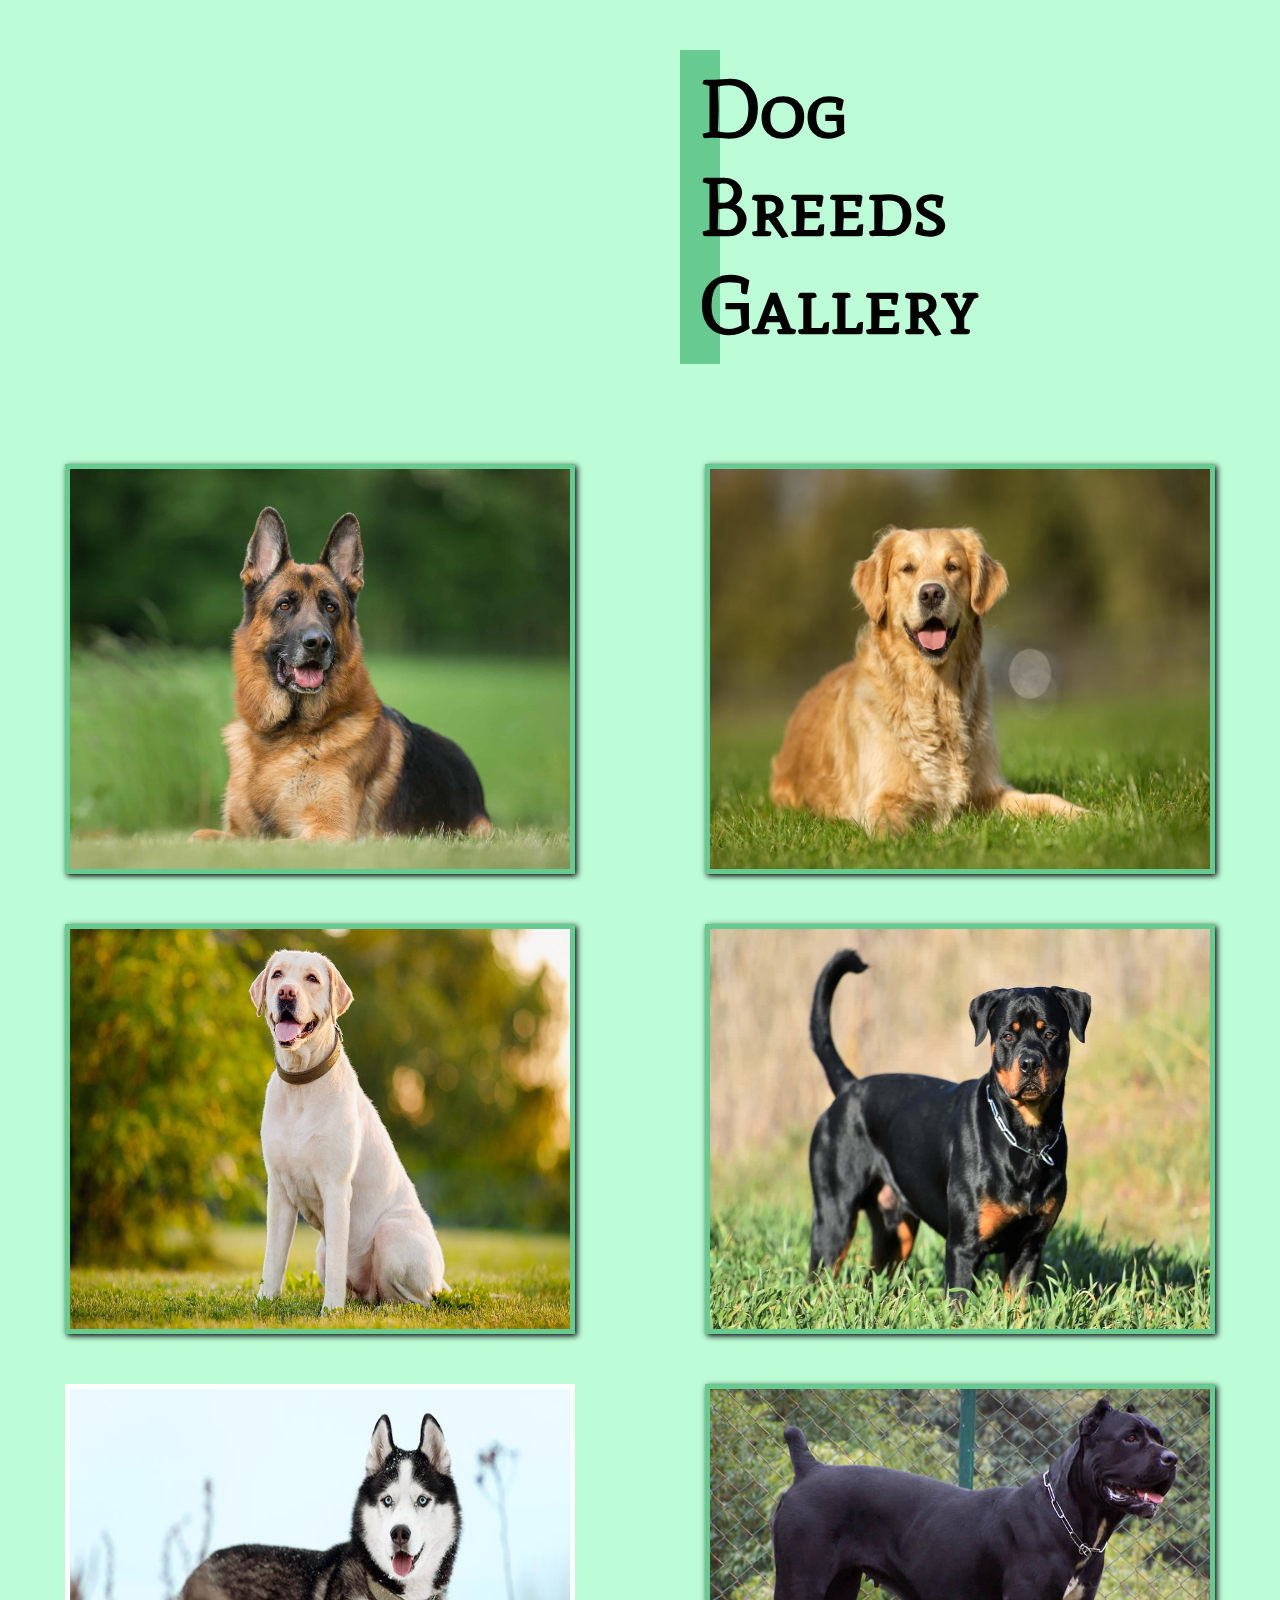
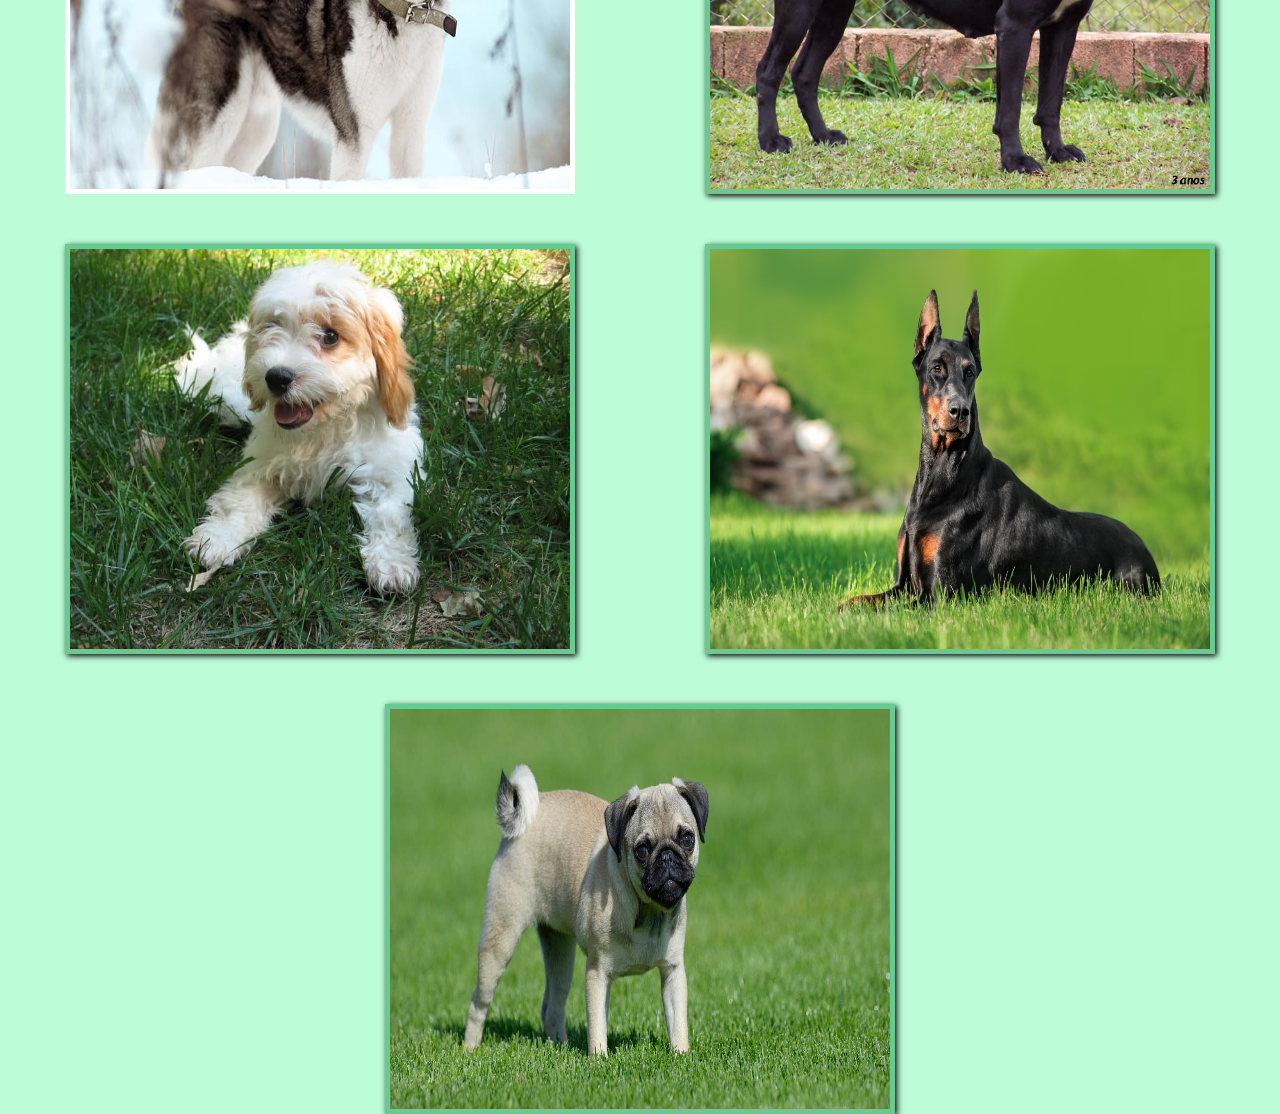
==== flexbox-gallery-project-raymondsun1129/index.html @ 3235e52f "commit" ====
<html lang="en">

<head>
    <meta charset="UTF-8">
    <meta http-equiv="X-UA-Compatible" content="IE=edge">
    <meta name="viewport" content="width=device-width, initial-scale=1.0">
    <title>Document</title>
    <link rel="stylesheet" href="style.css">
    <link rel="preconnect" href="https://fonts.googleapis.com">
<link rel="preconnect" href="https://fonts.gstatic.com" crossorigin>
<link href="https://fonts.googleapis.com/css2?family=Mate+SC&display=swap" rel="stylesheet">
</head>
    
<body>
    <div class="container">
        <h1 class="title">Dog Breeds Gallery</h1>
        
        <div class="gallery">
            <div class="img"><img src="germanshepherd.jpg" 
                width="500px" height="400px"alt=""></div>
            <div class="img"><img src="golden.webp" 
                width="500px" height="400px"alt=""></div>
            <div class="img"><img src="lab.jpg" 
                width="500px" height="400px"alt=""></div>
            <div class="img"><img src="rott.jpg" 
                width="500px" height="400px"alt=""></div>
            <div class="img-husky"><img src="sib.jpg" 
                width="500px" height="400px"alt=""></div>
            <div class="img"><img src="cane.jpg" 
                width="500px" height="400px"alt=""></div>
            <div class="img"><img src="hava.jpg" 
                width="500px" height="400px"alt=""></div>
            <div class="img"><img src="dober.jpg" 
                width="500px" height="400px"alt=""></div>
            <div class="img"><img src="pug.jpg" 
                width="500px" height="400px"alt=""></div>
            

            

         </div>
            


    



</div>




</body>

</html>
---- flexbox-gallery-project-raymondsun1129/style.css ----
html, body, *{
    padding: 0;
    margin: 0;
    box-sizing: border-box;
    font-size: 62.5%;
}



.title{
    text-align: center;
    font-size: 8rem;
    margin-top: 40px;
    font-family: 'Mate SC', serif;
    margin: 50px 680px;
    background-color: #67CA91;
    padding: 10px 20px;
    
}
body{
    background-color: #BCFCD7;
    
}

.gallery{
    display: flex;
    flex-direction: row;
    flex-wrap: wrap;
    justify-content: space-around;
    font-family: 'Mate SC', serif;
    
    
}
.img{
    margin-top: 50px;
    border: 5px solid #67CA91;
    
    font-family: 'Mate SC', serif;
    box-shadow: 2px 2px 6px;
    
}
.img-husky{
    margin-top: 50px;
    border: 5px solid white;
    
    
    font-family: 'Mate SC', serif;
    
}

img:hover{
    opacity: 5;
    transition: .9s;
}
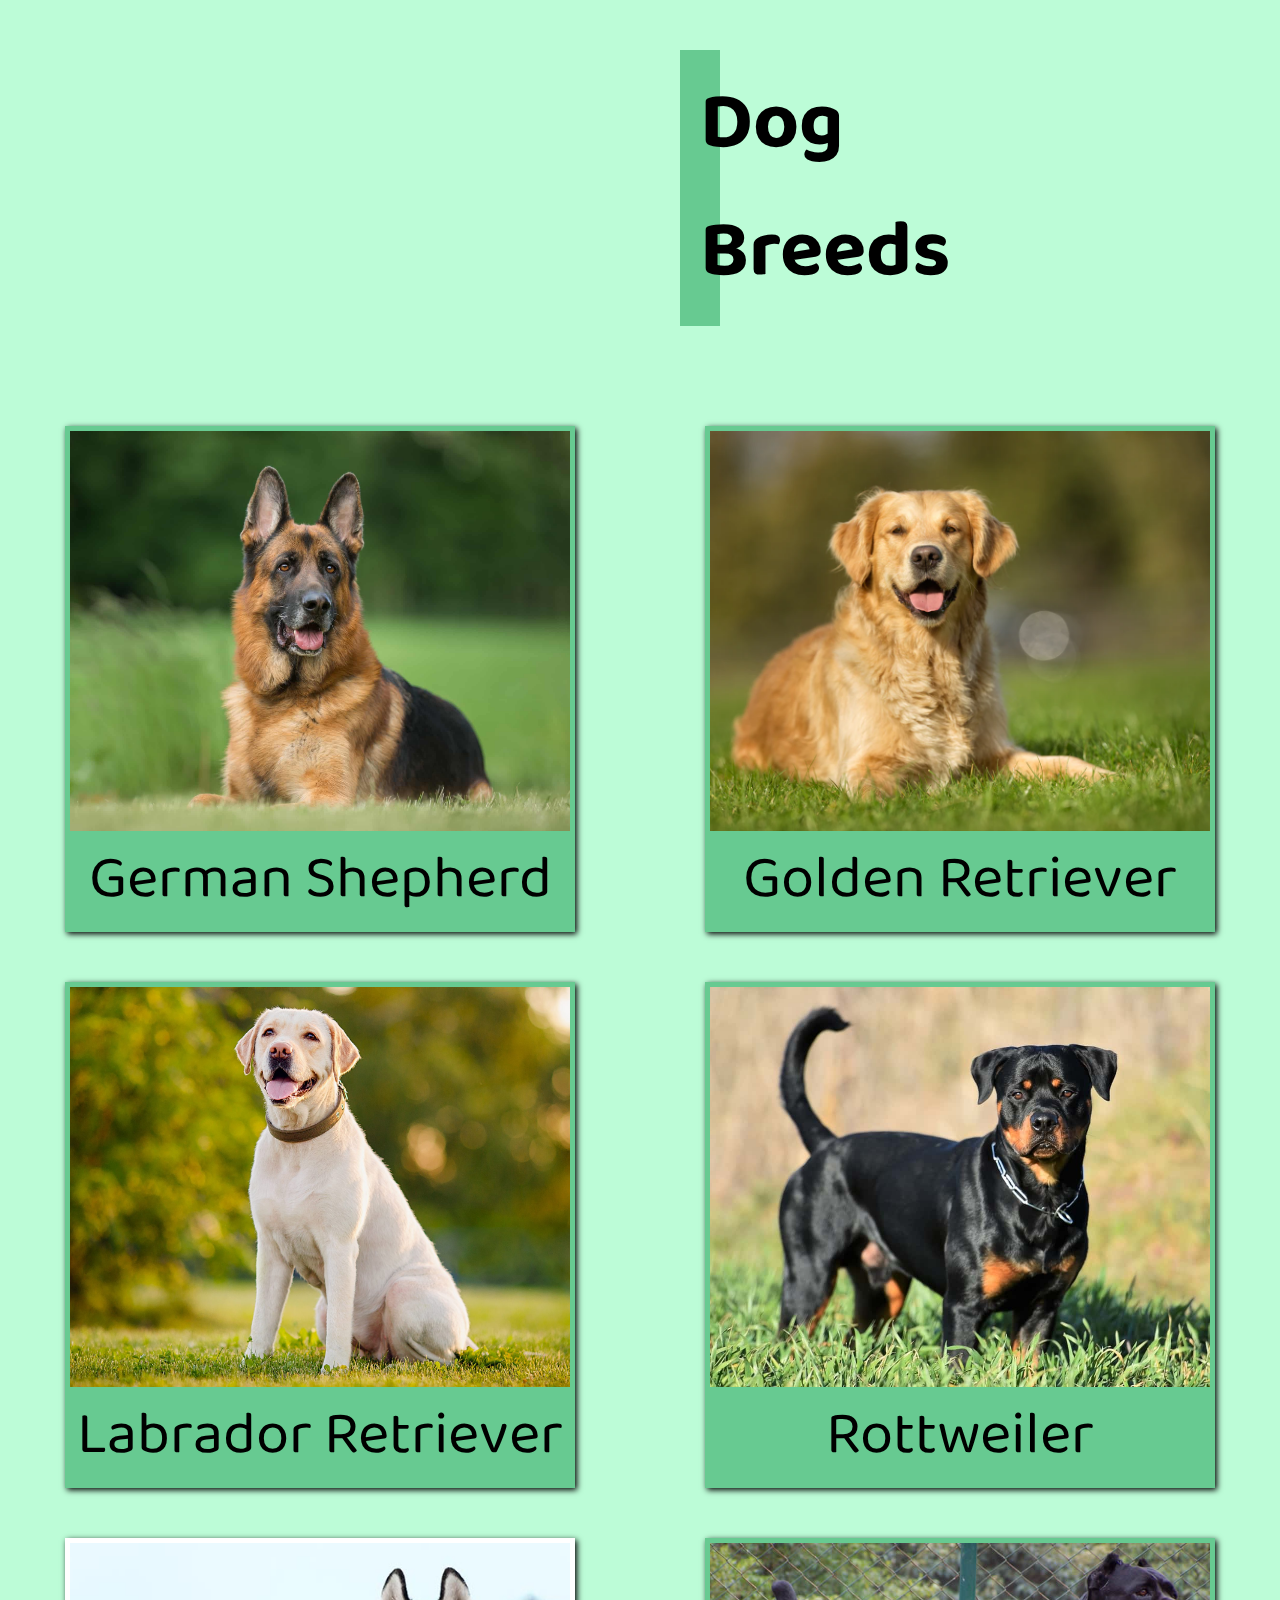
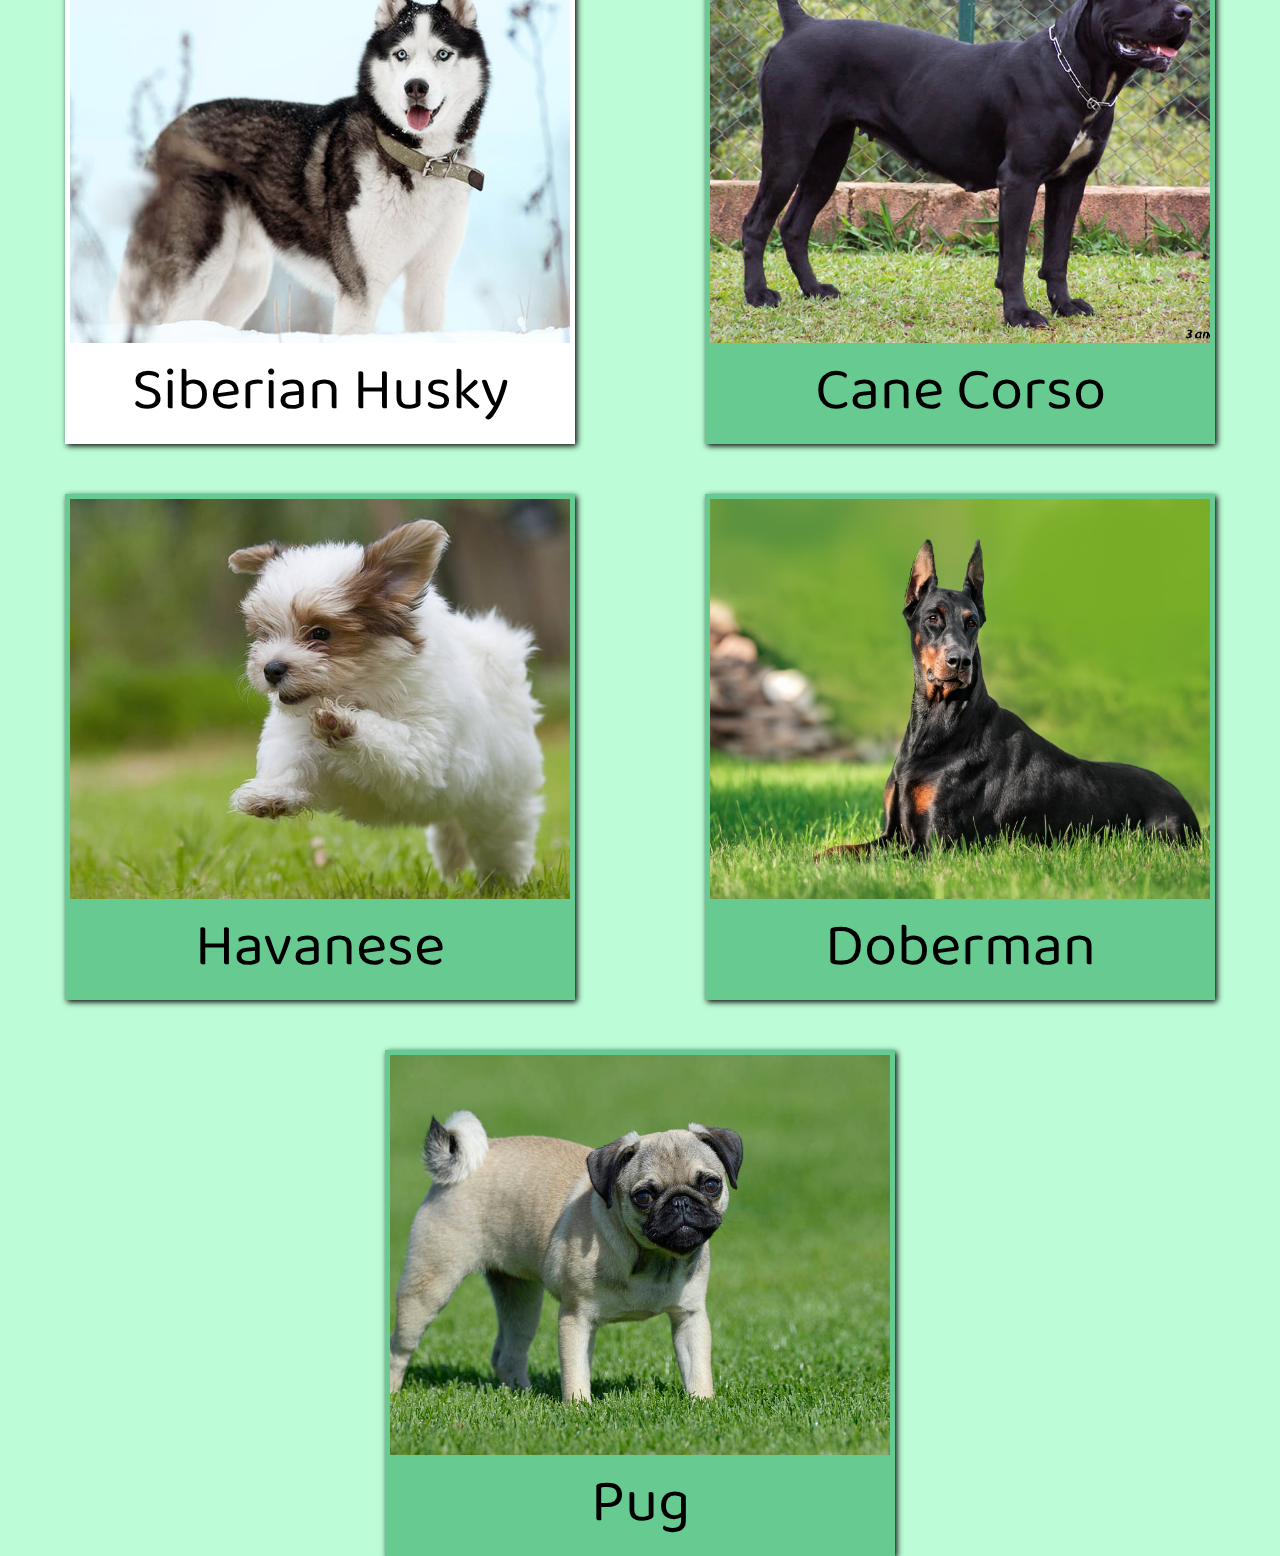
==== commit ed500b15: "commit" ====
--- a/flexbox-gallery-project-raymondsun1129/index.html
+++ b/flexbox-gallery-project-raymondsun1129/index.html
@@ -1,56 +1,87 @@
+ 
 <html lang="en">
-
-<head>
-    <meta charset="UTF-8">
-    <meta http-equiv="X-UA-Compatible" content="IE=edge">
-    <meta name="viewport" content="width=device-width, initial-scale=1.0">
-    <title>Document</title>
-    <link rel="stylesheet" href="style.css">
-    <link rel="preconnect" href="https://fonts.googleapis.com">
+ 
+    <head>
+        <meta charset="UTF-8">
+        <meta http-equiv="X-UA-Compatible" content="IE=edge">
+        <meta name="viewport" content="width=device-width, initial-scale=1.0">
+        <title>Document</title>
+        <link rel="stylesheet" href="style.css">
+        <link rel="preconnect" href="https://fonts.googleapis.com">
 <link rel="preconnect" href="https://fonts.gstatic.com" crossorigin>
-<link href="https://fonts.googleapis.com/css2?family=Mate+SC&display=swap" rel="stylesheet">
-</head>
+<link href="https://fonts.googleapis.com/css2?family=Baloo+2:wght@500&family=Heebo&display=swap" rel="stylesheet">
+        
+    </head>
+        
+    <body>
+        <div class="container">
+            <h1 class="title">Dog Breeds </h1>
+            
+            <div class="gallery">
+                <div class="img">
+                    <div><img src="germanshepherd.jpg" class="myimg"
+                     alt=""></div>
+                    <div class="text">German Shepherd</div>
+                    </div> 
+            <div class="img">
+                    <div><img src="golden.webp" class="myimg"
+                    alt=""></div>
+                    <div class="text">Golden Retriever</div>
+                     </div> 
+                <div class="img">
+                    <div><img src="lab.jpg" class="myimg"
+                     alt=""></div>
+                    <div class="text">Labrador Retriever</div>
+                    </div> 
+                 <div class="img">
+                    <div><img src="rott.jpg" class="myimg"
+                     alt=""></div>
+                    <div class="text">Rottweiler</div>
+                    </div> 
+                 <div class="img-husky">
+                    <div><img src="sib.jpg" class="myhusky"
+                    alt=""></div>
+                    <div class="text">Siberian Husky</div>
+                    </div>
+                <div class="img">
+                    <div><img src="cane.jpg" class="myimg"
+                        alt=""></div>
+                    <div class="text">Cane Corso</div>
+                    </div> 
+                 <div class="img">
+                        <div><img src="havanese.jpg" class="myimg"
+                        alt=""></div>
+                        <div class="text">Havanese</div>
+                        </div> 
+                 <div class="img">
+                        <div><img src="dober.jpg" class="myimg"
+                        alt=""></div>
+                        <div class="text">Doberman</div>
+                        </div> 
+                <div class="img">
+                        <div><img src="pug.jpg" class="myimg"
+                        alt=""></div>
+                        <div class="text">Pug</div>
+                        </div> 
+                    
+ 
+                
     
-<body>
-    <div class="container">
-        <h1 class="title">Dog Breeds Gallery</h1>
+                
+    
+             </div>
+                
+    
+    
         
-        <div class="gallery">
-            <div class="img"><img src="germanshepherd.jpg" 
-                width="500px" height="400px"alt=""></div>
-            <div class="img"><img src="golden.webp" 
-                width="500px" height="400px"alt=""></div>
-            <div class="img"><img src="lab.jpg" 
-                width="500px" height="400px"alt=""></div>
-            <div class="img"><img src="rott.jpg" 
-                width="500px" height="400px"alt=""></div>
-            <div class="img-husky"><img src="sib.jpg" 
-                width="500px" height="400px"alt=""></div>
-            <div class="img"><img src="cane.jpg" 
-                width="500px" height="400px"alt=""></div>
-            <div class="img"><img src="hava.jpg" 
-                width="500px" height="400px"alt=""></div>
-            <div class="img"><img src="dober.jpg" 
-                width="500px" height="400px"alt=""></div>
-            <div class="img"><img src="pug.jpg" 
-                width="500px" height="400px"alt=""></div>
-            
-
-            
-
-         </div>
-            
-
-
     
-
-
-
-</div>
-
-
-
-
-</body>
-
-</html>+    
+    
+    </div>
+    
+    
+    
+    
+    </body>
+    
+    </html>
--- a/flexbox-gallery-project-raymondsun1129/style.css
+++ b/flexbox-gallery-project-raymondsun1129/style.css
@@ -5,13 +5,12 @@
     font-size: 62.5%;
 }
 
-
-
 .title{
     text-align: center;
     font-size: 8rem;
     margin-top: 40px;
-    font-family: 'Mate SC', serif;
+    font-family: 'Baloo 2', cursive;
+
     margin: 50px 680px;
     background-color: #67CA91;
     padding: 10px 20px;
@@ -27,29 +26,48 @@
     flex-direction: row;
     flex-wrap: wrap;
     justify-content: space-around;
-    font-family: 'Mate SC', serif;
-    
-    
+    font-family: 'Baloo 2', cursive;
 }
 .img{
     margin-top: 50px;
     border: 5px solid #67CA91;
     
-    font-family: 'Mate SC', serif;
+    font-family: 'Baloo 2', cursive;
+    
     box-shadow: 2px 2px 6px;
+    background-color: #67CA91;
     
+}
+.myimg{
+    width: 500px;
+    height: 400px;
+    object-fit: cover;
+    font-family: 'Baloo 2', cursive;
+    
+    
+
+}
+.myhusky{
+    width: 500px;
+    height: 400px;
+    object-fit: cover;
+    font-family: 'Baloo 2', cursive;
 }
 .img-husky{
     margin-top: 50px;
     border: 5px solid white;
-    
-    
-    font-family: 'Mate SC', serif;
+    object-fit: cover;
+    box-shadow: 2px 2px 6px;
+    font-family: 'Baloo 2', cursive;
+    background-color: white;
     
 }
-
+.text{
+    font-size: 6rem;
+    text-align: center;
+    
+}
 img:hover{
     opacity: 5;
     transition: .9s;
 }
-
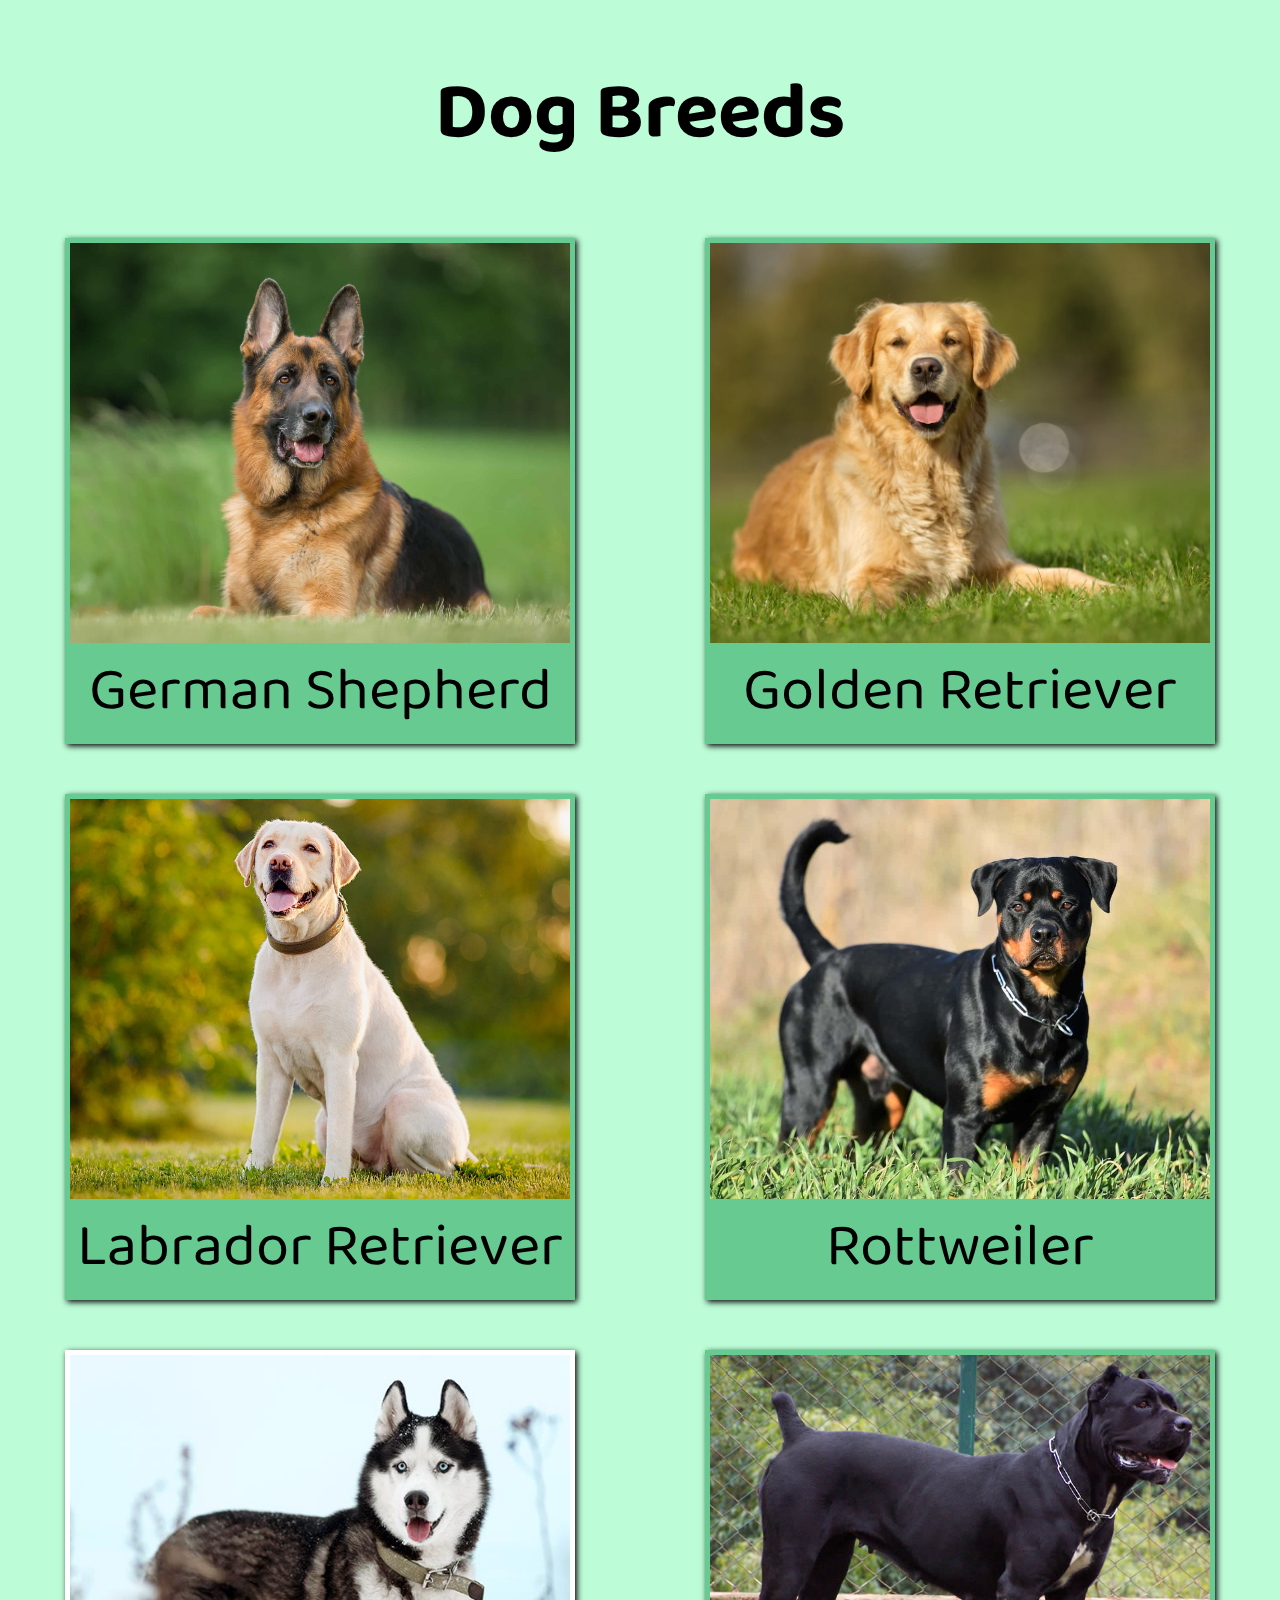
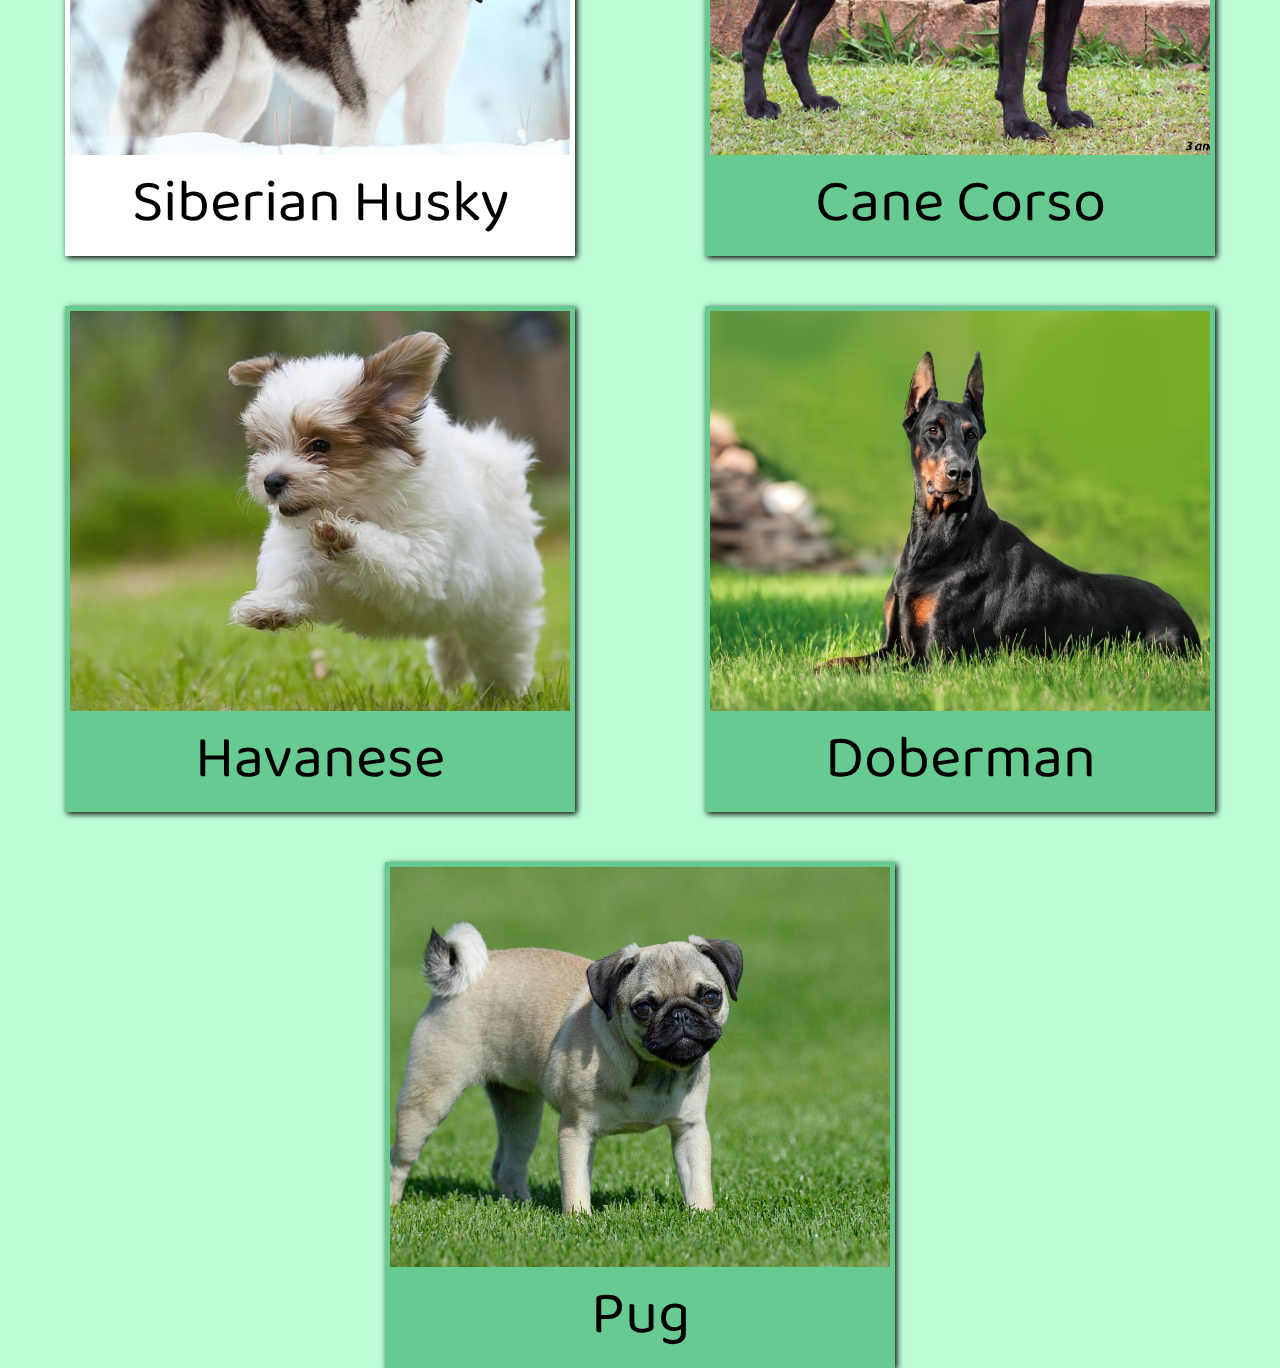
==== commit 5e5d4ed2: "commit" ====
--- a/flexbox-gallery-project-raymondsun1129/index.html
+++ b/flexbox-gallery-project-raymondsun1129/index.html
@@ -18,23 +18,23 @@
             <h1 class="title">Dog Breeds </h1>
             
             <div class="gallery">
-                <div class="img">
-                    <div><img src="germanshepherd.jpg" class="myimg"
+                <div class="post-class">
+                    <div><img src="germanshepherd.jpg" class="post-image"
                      alt=""></div>
                     <div class="text">German Shepherd</div>
                     </div> 
-            <div class="img">
-                    <div><img src="golden.webp" class="myimg"
+            <div class="post-class">
+                    <div><img src="golden.webp" class="post-image"
                     alt=""></div>
                     <div class="text">Golden Retriever</div>
                      </div> 
-                <div class="img">
-                    <div><img src="lab.jpg" class="myimg"
+                <div class="post-class">
+                    <div><img src="lab.jpg" class="post-image"
                      alt=""></div>
                     <div class="text">Labrador Retriever</div>
                     </div> 
-                 <div class="img">
-                    <div><img src="rott.jpg" class="myimg"
+                 <div class="post-class">
+                    <div><img src="rott.jpg" class="post-image"
                      alt=""></div>
                     <div class="text">Rottweiler</div>
                     </div> 
@@ -43,27 +43,27 @@
                     alt=""></div>
                     <div class="text">Siberian Husky</div>
                     </div>
-                <div class="img">
-                    <div><img src="cane.jpg" class="myimg"
+                <div class="post-class">
+                    <div><img src="cane.jpg" class="post-image"
                         alt=""></div>
                     <div class="text">Cane Corso</div>
                     </div> 
-                 <div class="img">
-                        <div><img src="havanese.jpg" class="myimg"
+                 <div class="post-class">
+                        <div><img src="havanese.jpg" class="post-image"
                         alt=""></div>
                         <div class="text">Havanese</div>
                         </div> 
-                 <div class="img">
-                        <div><img src="dober.jpg" class="myimg"
+                 <div class="doberclass">
+                        <div><img src="dober.jpg" class="dober"
                         alt=""></div>
                         <div class="text">Doberman</div>
                         </div> 
-                <div class="img">
-                        <div><img src="pug.jpg" class="myimg"
+                <div class="post-class">
+                        <div><img src="pug.jpg" class="post-image"
                         alt=""></div>
                         <div class="text">Pug</div>
                         </div> 
-                    
+                    <div class="animation"></div>
  
                 
     
@@ -85,3 +85,20 @@
     </body>
     
     </html>
+
+
+            
+
+
+    
+
+
+
+</div>
+
+
+
+
+</body>
+
+</html>--- a/flexbox-gallery-project-raymondsun1129/style.css
+++ b/flexbox-gallery-project-raymondsun1129/style.css
@@ -10,11 +10,23 @@
     font-size: 8rem;
     margin-top: 40px;
     font-family: 'Baloo 2', cursive;
-
-    margin: 50px 680px;
-    background-color: #67CA91;
-    padding: 10px 20px;
-    
+    padding: 1rem 2rem;
+    /* /*background-color: green;
+    background-image: linear-gradient(to right, rgba(255,255,255,0) 50%, #2BB966 50%);
+    background-size: auto; */
+    /* color: #222;
+    transition: background-position 0.3s ease-out;  */
+    
+    
+}
+
+.title:hover {
+	border: 3px dotted #67CA91;
+	color: #3a7999;
+	background: rgba(0,0,0,0);
+}
+.title:hover{
+    background-position: -99.99% 0;
 }
 body{
     background-color: #BCFCD7;
@@ -28,36 +40,33 @@
     justify-content: space-around;
     font-family: 'Baloo 2', cursive;
 }
-.img{
-    margin-top: 50px;
-    border: 5px solid #67CA91;
-    
-    font-family: 'Baloo 2', cursive;
-    
-    box-shadow: 2px 2px 6px;
+.post-class{
+    margin-top: 5rem;
+    border: 0.5rem solid #67CA91;
+    
+    font-family: 'Baloo 2', cursive;
+    
+    box-shadow: 0.2rem 0.2rem 0.6rem;
     background-color: #67CA91;
     
 }
-.myimg{
-    width: 500px;
-    height: 400px;
-    object-fit: cover;
-    font-family: 'Baloo 2', cursive;
-    
-    
-
+.post-image{
+    width: 50rem;
+    height: 40rem;
+    object-fit: cover;
+    font-family: 'Baloo 2', cursive;
 }
 .myhusky{
-    width: 500px;
-    height: 400px;
+    width: 50rem;
+    height: 40rem;
     object-fit: cover;
     font-family: 'Baloo 2', cursive;
 }
 .img-husky{
-    margin-top: 50px;
-    border: 5px solid white;
-    object-fit: cover;
-    box-shadow: 2px 2px 6px;
+    margin-top: 5rem;
+    border: 0.5rem solid white;
+    object-fit: cover;
+    box-shadow: 0.2rem 0.2rem 0.6rem;
     font-family: 'Baloo 2', cursive;
     background-color: white;
     
@@ -65,9 +74,175 @@
 .text{
     font-size: 6rem;
     text-align: center;
-    
-}
-img:hover{
-    opacity: 5;
-    transition: .9s;
-}
+}
+
+
+.img-husky:hover{
+    transform: scale(1.1);
+    
+}
+
+  
+  .post-class:hover {
+    border: 5px dotted #2BB966;
+    
+    background: #2BB966;
+  }
+
+
+  .text{
+    opacity:1;
+  }
+  .text:hover{
+    opacity:0.5;
+  }
+
+
+.doberclass{
+    margin-top: 5rem;
+    border: 5px solid #67CA91;
+    
+    font-family: 'Baloo 2', cursive;
+    
+    box-shadow: 2px 2px 6px;
+    background-color: #67CA91;
+    
+}
+.dober{
+    width: 50rem;
+    height: 40rem;
+    object-fit: cover;
+    font-family: 'Baloo 2', cursive;
+}
+.doberclass:hover {
+    transform: skew(-10deg);
+  }
+
+.animation{
+    height: 2rem;
+    width: 2rem;
+    position: absolute;
+    animation: test 2s infinite;
+}
+@keyframes test{
+    0%{
+        left: 35%;
+        bottom: 10%;
+        background-color: #67CA91;
+    }
+    25%{
+        left: 64%;
+        bottom: 10%;
+        background-color: #fff;
+    }
+    50%{
+        left: 64%;
+        bottom: -49%;
+        background-color: #67CA91;
+    }
+    75%{
+        left: 35%;
+        bottom: -49%;
+        background-color: #fff;
+    }
+    100%{
+        left: 35%;
+        bottom: 10%;
+        background-color: #67CA91;
+    }
+
+}
+
+@media screen and (max-width: 780px){
+
+    .title{
+        text-align: center;
+        margin-right: 2px;
+        font-size: 10rem;
+        margin-top: 10px;
+        margin-bottom: -10px;
+    }
+    .post-image{
+            width: 45rem;
+            height: 35rem;
+        }
+    .post-class{
+            margin-top: 5rem;
+            margin-right: 30%;
+            margin-left: 30%;
+        }
+    .text{
+            font-size: 4rem;
+            text-align: center;
+        }
+    .doberclass{
+        margin-top: 5rem;
+        margin-right: 30%;
+        margin-left: 30%;
+            }
+    .dober{
+            width: 45rem;
+            height: 35rem;
+        }
+    .myhusky{
+        width: 45rem;
+        height: 35rem;
+        }
+    .img-husky{
+        margin-top: 5rem;
+        margin-right: 30%;
+        margin-left: 30%;
+    }
+    body{
+        background-color: #bee0cc;
+    }
+
+@media screen and (max-width: 390px){
+
+    .title{
+        text-align: center;
+        margin-left: 50px;
+        white-space: nowrap;
+        font-size: 5rem;
+        margin-top: 10px;
+        margin-bottom: -10px;
+}
+    .post-image{
+        width: 30rem;
+        height: 20rem;
+        object-fit: scale-down;
+        display: flex;
+}
+    .post-class{
+        margin-top: 5rem;
+        margin-right: 30%;
+        margin-left: 30%;
+        }
+    .text{
+        font-size: 4rem;
+        text-align: center;
+        }
+    .doberclass{
+        margin-top: 5rem;
+        margin-right: 30%;
+        margin-left: 30%;   
+        }
+    .dober{
+        width: 30rem;
+        height: 20rem;
+            }
+    .myhusky{
+        width: 30rem;
+        height: 20rem;
+        object-fit: scale-down;
+        display: flex;
+        }
+    .img-husky{
+        margin-top: 5rem;
+        margin-right: 30%;
+        margin-left: 30%;
+    }
+    body{
+        background-color: #1b8848;
+}
+
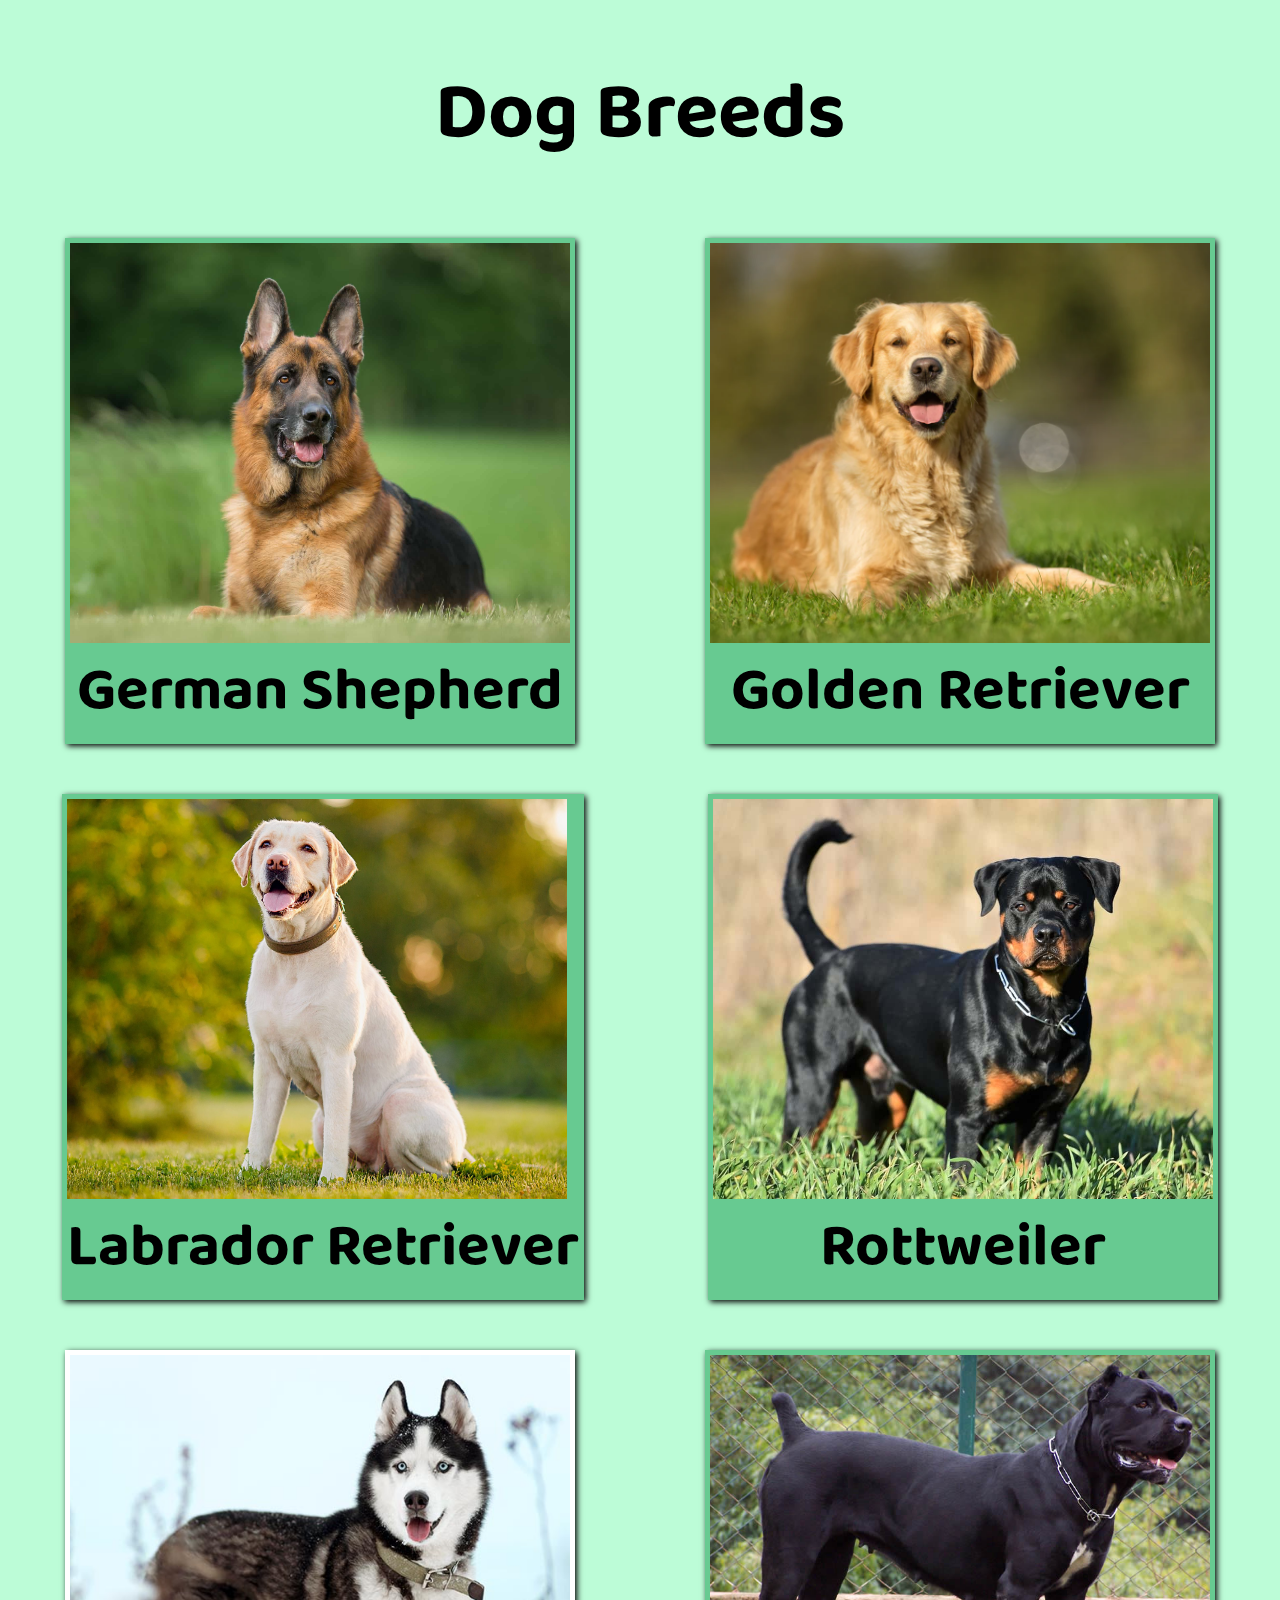
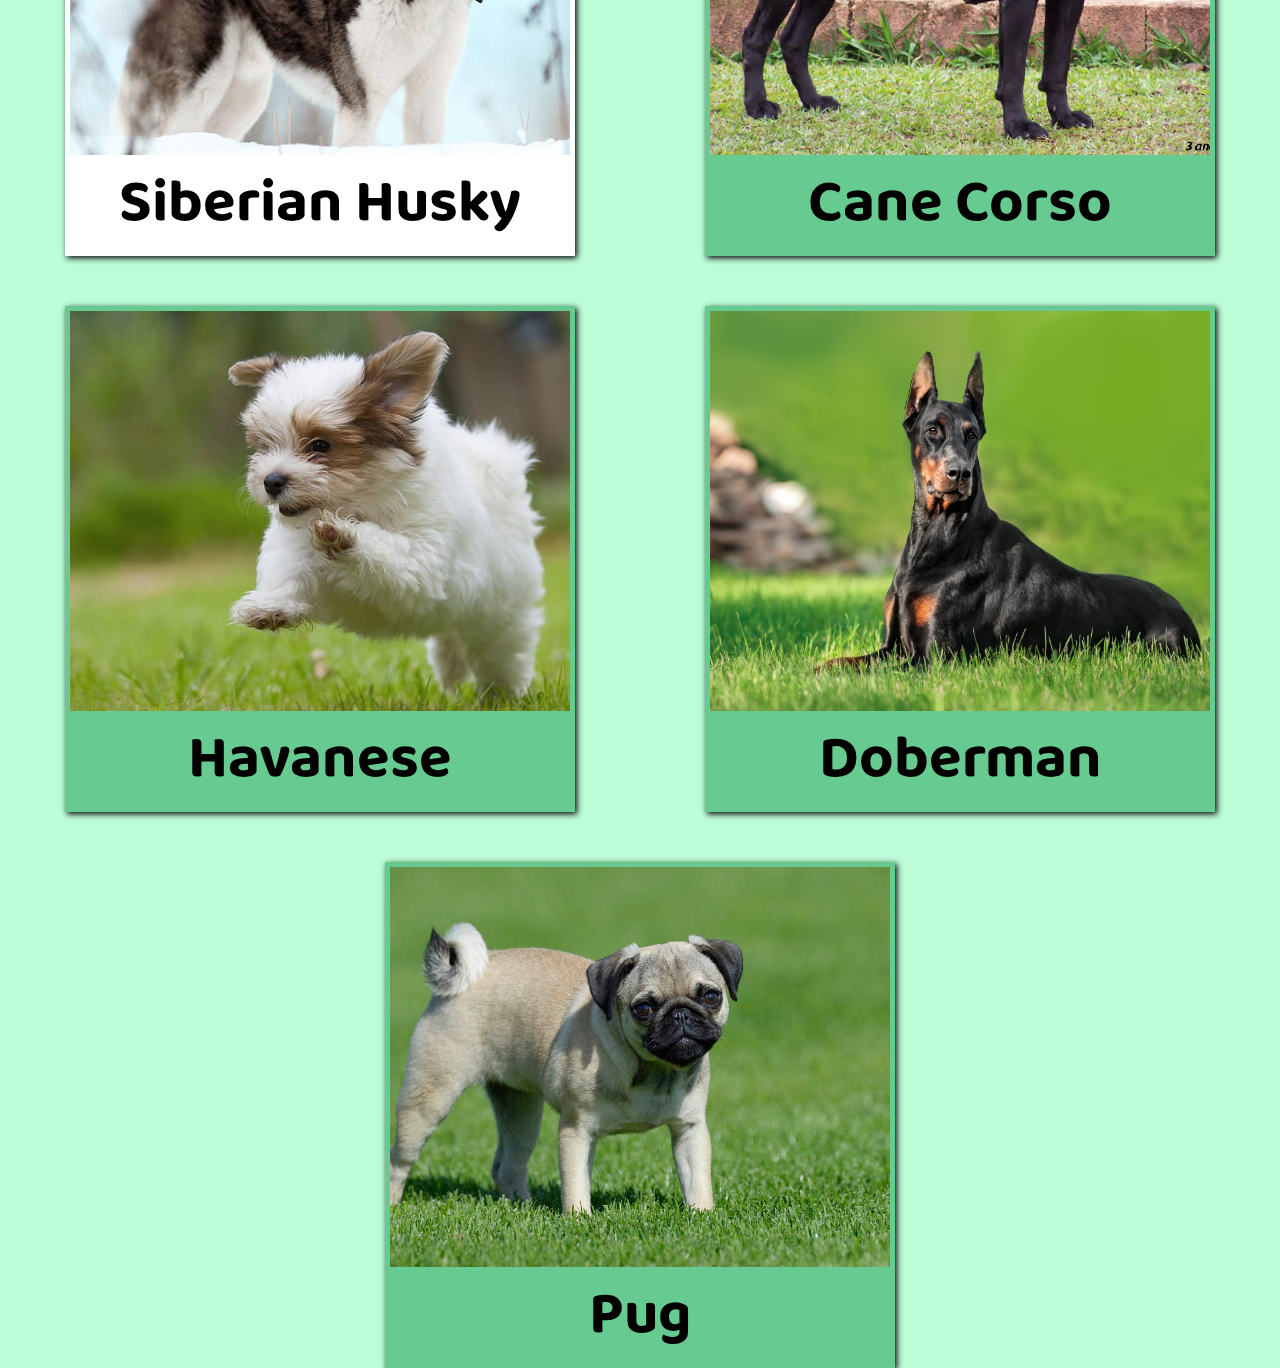
==== commit 7d58916c: "h2" ====
--- a/flexbox-gallery-project-raymondsun1129/index.html
+++ b/flexbox-gallery-project-raymondsun1129/index.html
@@ -21,47 +21,47 @@
                 <div class="post-class">
                     <div><img src="germanshepherd.jpg" class="post-image"
                      alt=""></div>
-                    <div class="text">German Shepherd</div>
+                     <h2 class="text">German Shepherd</h2>
                     </div> 
             <div class="post-class">
                     <div><img src="golden.webp" class="post-image"
                     alt=""></div>
-                    <div class="text">Golden Retriever</div>
+                    <h2 class="text">Golden Retriever</h2>
                      </div> 
                 <div class="post-class">
                     <div><img src="lab.jpg" class="post-image"
                      alt=""></div>
-                    <div class="text">Labrador Retriever</div>
+                     <h2 class="text">Labrador Retriever</h2>
                     </div> 
                  <div class="post-class">
                     <div><img src="rott.jpg" class="post-image"
                      alt=""></div>
-                    <div class="text">Rottweiler</div>
+                     <h2 class="text">Rottweiler</h2>
                     </div> 
                  <div class="img-husky">
                     <div><img src="sib.jpg" class="myhusky"
                     alt=""></div>
-                    <div class="text">Siberian Husky</div>
+                    <h2 class="text">Siberian Husky</h2>
                     </div>
                 <div class="post-class">
                     <div><img src="cane.jpg" class="post-image"
                         alt=""></div>
-                    <div class="text">Cane Corso</div>
+                        <h2 class="text">Cane Corso</h2>
                     </div> 
                  <div class="post-class">
                         <div><img src="havanese.jpg" class="post-image"
                         alt=""></div>
-                        <div class="text">Havanese</div>
+                        <h2 class="text">Havanese</h2>
                         </div> 
                  <div class="doberclass">
                         <div><img src="dober.jpg" class="dober"
                         alt=""></div>
-                        <div class="text">Doberman</div>
+                        <h2 class="text">Doberman</h2>
                         </div> 
                 <div class="post-class">
                         <div><img src="pug.jpg" class="post-image"
                         alt=""></div>
-                        <div class="text">Pug</div>
+                        <h2 class="text">Pug</h2>
                         </div> 
                     <div class="animation"></div>
  
--- a/flexbox-gallery-project-raymondsun1129/style.css
+++ b/flexbox-gallery-project-raymondsun1129/style.css
@@ -245,4 +245,3 @@
     body{
         background-color: #1b8848;
 }
-
